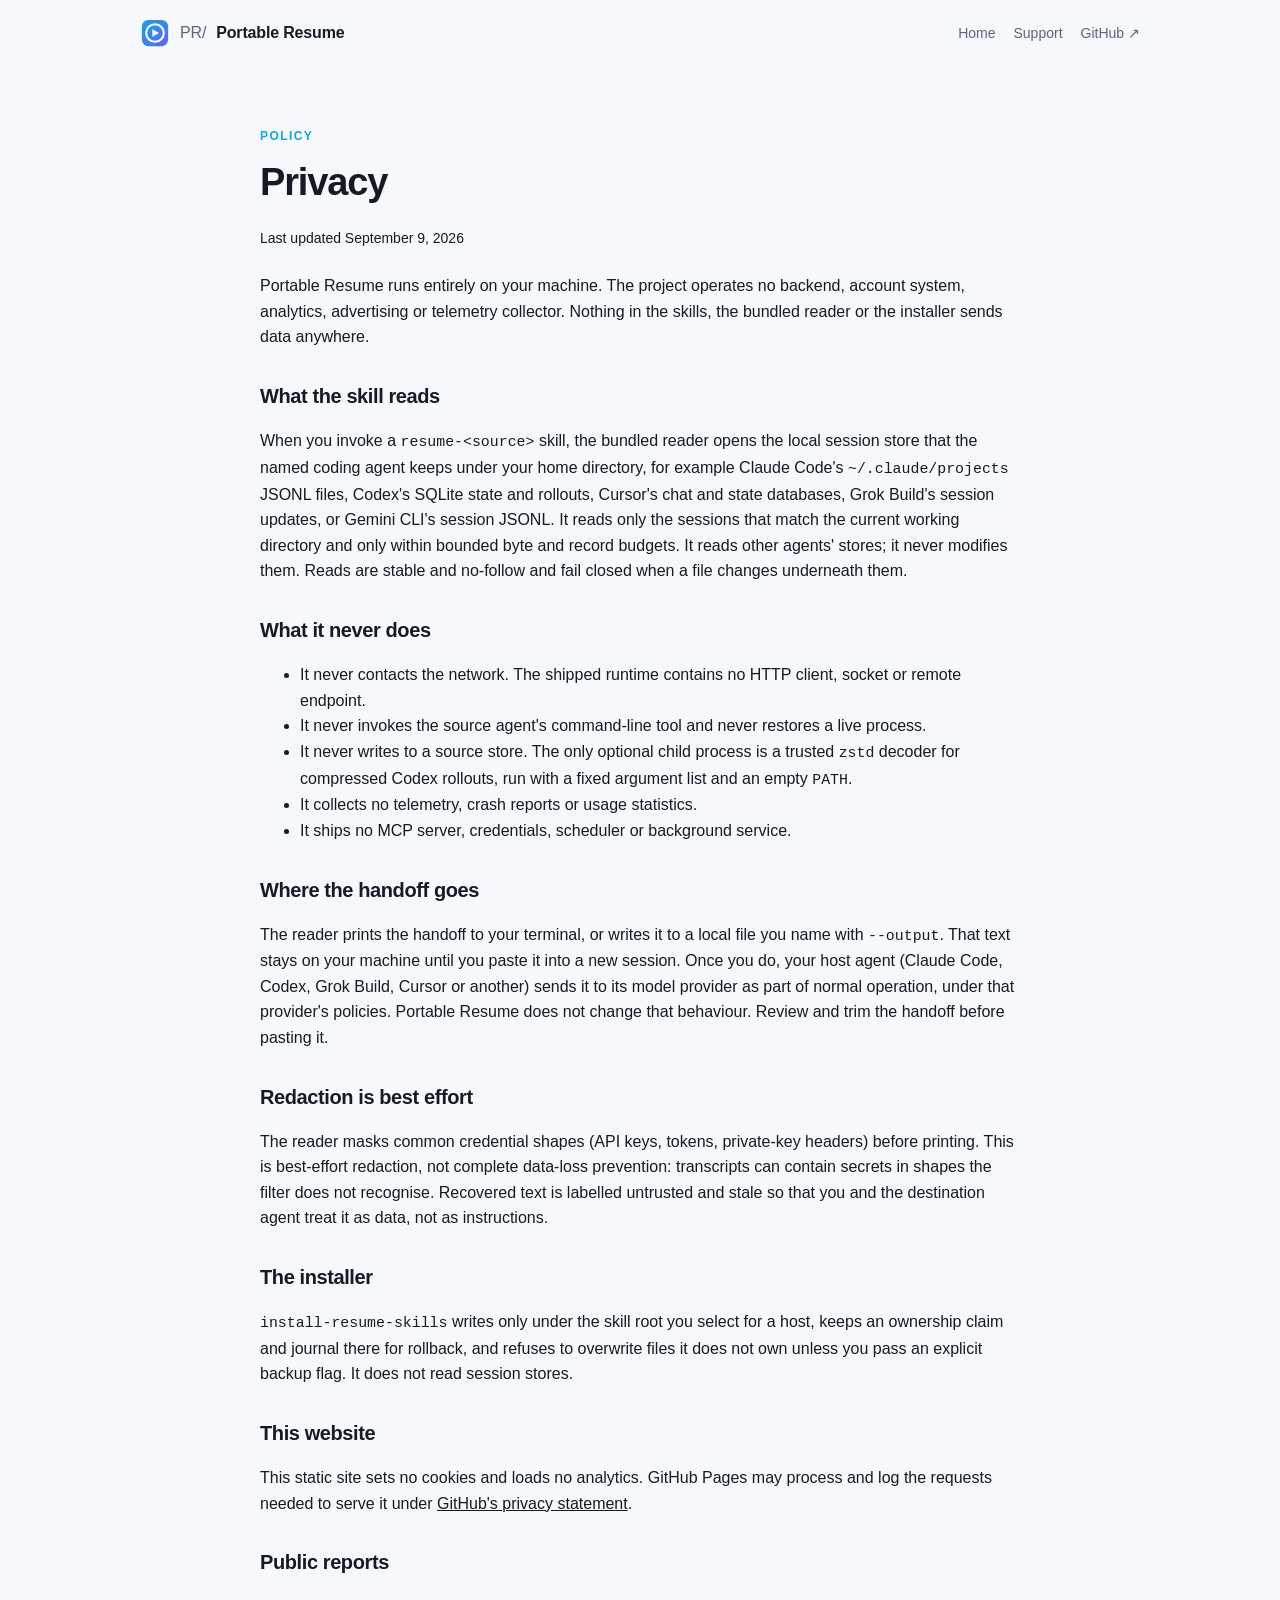
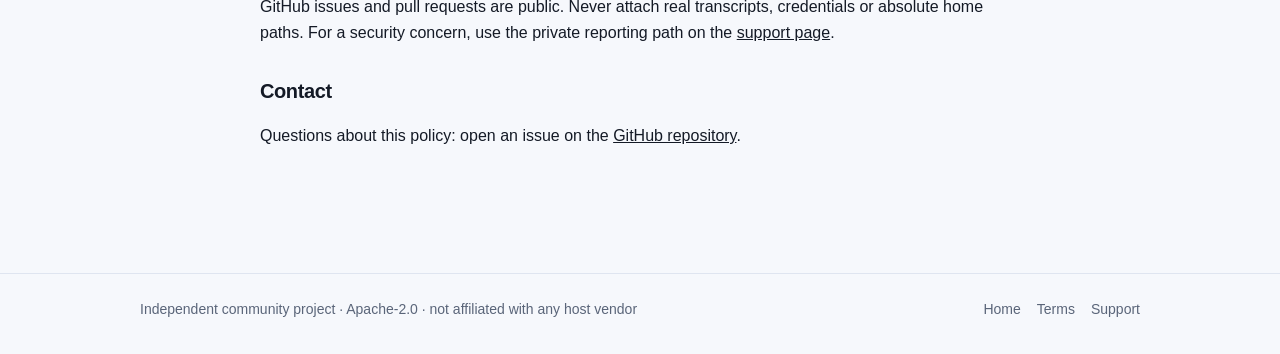
==== site/privacy/index.html @ b74e09a5 "feat(distribution): prepare 0.4.4 directory listings (Codex interface, Grok manifest, plugin-root bu" ====
<!doctype html>
<html lang="en">
<head>
<meta charset="utf-8">
<meta name="viewport" content="width=device-width, initial-scale=1">
<meta name="description" content="Privacy information for Portable Resume.">
<meta name="theme-color" content="#0ea5e9">
<link rel="icon" href="../assets/logo.svg" type="image/svg+xml">
<link rel="stylesheet" href="../assets/site.css">
<title>Privacy — Portable Resume</title>
</head>
<body>
<header class="wrap site-head">
  <a class="brand" href="../"><img src="../assets/logo.svg" alt=""><span>PR/</span> Portable Resume</a>
  <nav aria-label="Primary"><a href="../">Home</a><a href="../support/">Support</a><a href="https://github.com/ImL1s/resume-skills">GitHub ↗</a></nav>
</header>
<main class="wrap doc">
  <div class="eyebrow">Policy</div>
  <h1>Privacy</h1>
  <p class="updated">Last updated September 9, 2026</p>

  <p>Portable Resume runs entirely on your machine. The project operates no backend, account system, analytics, advertising or telemetry collector. Nothing in the skills, the bundled reader or the installer sends data anywhere.</p>

  <h2>What the skill reads</h2>
  <p>When you invoke a <code>resume-&lt;source&gt;</code> skill, the bundled reader opens the local session store that the named coding agent keeps under your home directory, for example Claude Code's <code>~/.claude/projects</code> JSONL files, Codex's SQLite state and rollouts, Cursor's chat and state databases, Grok Build's session updates, or Gemini CLI's session JSONL. It reads only the sessions that match the current working directory and only within bounded byte and record budgets. It reads other agents' stores; it never modifies them. Reads are stable and no-follow and fail closed when a file changes underneath them.</p>

  <h2>What it never does</h2>
  <ul>
    <li>It never contacts the network. The shipped runtime contains no HTTP client, socket or remote endpoint.</li>
    <li>It never invokes the source agent's command-line tool and never restores a live process.</li>
    <li>It never writes to a source store. The only optional child process is a trusted <code>zstd</code> decoder for compressed Codex rollouts, run with a fixed argument list and an empty <code>PATH</code>.</li>
    <li>It collects no telemetry, crash reports or usage statistics.</li>
    <li>It ships no MCP server, credentials, scheduler or background service.</li>
  </ul>

  <h2>Where the handoff goes</h2>
  <p>The reader prints the handoff to your terminal, or writes it to a local file you name with <code>--output</code>. That text stays on your machine until you paste it into a new session. Once you do, your host agent (Claude Code, Codex, Grok Build, Cursor or another) sends it to its model provider as part of normal operation, under that provider's policies. Portable Resume does not change that behaviour. Review and trim the handoff before pasting it.</p>

  <h2>Redaction is best effort</h2>
  <p>The reader masks common credential shapes (API keys, tokens, private-key headers) before printing. This is best-effort redaction, not complete data-loss prevention: transcripts can contain secrets in shapes the filter does not recognise. Recovered text is labelled untrusted and stale so that you and the destination agent treat it as data, not as instructions.</p>

  <h2>The installer</h2>
  <p><code>install-resume-skills</code> writes only under the skill root you select for a host, keeps an ownership claim and journal there for rollback, and refuses to overwrite files it does not own unless you pass an explicit backup flag. It does not read session stores.</p>

  <h2>This website</h2>
  <p>This static site sets no cookies and loads no analytics. GitHub Pages may process and log the requests needed to serve it under <a href="https://docs.github.com/en/site-policy/privacy-policies/github-general-privacy-statement">GitHub's privacy statement</a>.</p>

  <h2>Public reports</h2>
  <p>GitHub issues and pull requests are public. Never attach real transcripts, credentials or absolute home paths. For a security concern, use the private reporting path on the <a href="../support/">support page</a>.</p>

  <h2>Contact</h2>
  <p>Questions about this policy: open an issue on the <a href="https://github.com/ImL1s/resume-skills/issues">GitHub repository</a>.</p>
</main>
<footer><div class="wrap footer-grid">
  <div>Independent community project · Apache-2.0 · not affiliated with any host vendor</div>
  <div class="footer-links"><a href="../">Home</a><a href="../terms/">Terms</a><a href="../support/">Support</a></div>
</div></footer>
</body>
</html>
---- site/assets/site.css ----
:root {
  --bg: #0b0f16;
  --bg-2: #111722;
  --card: #151c29;
  --line: #24304a;
  --text: #e8ecf3;
  --muted: #9aa6bd;
  --brand: #0ea5e9;
  --brand-2: #6366f1;
  --ok: #34d399;
  --warn: #fbbf24;
  --mono: ui-monospace, SFMono-Regular, Menlo, Consolas, monospace;
  --sans: -apple-system, BlinkMacSystemFont, "Segoe UI", Inter, Roboto, "Noto Sans TC", "PingFang TC", sans-serif;
}
@media (prefers-color-scheme: light) {
  :root { --bg:#f6f8fc; --bg-2:#ffffff; --card:#ffffff; --line:#dfe5f0; --text:#141a26; --muted:#5a6579; }
}
* { box-sizing: border-box; }
html { scroll-behavior: smooth; }
body { margin: 0; background: var(--bg); color: var(--text); font: 16px/1.6 var(--sans); }
a { color: inherit; }
.wrap { max-width: 1040px; margin: 0 auto; padding: 0 20px; }
.site-head { display: flex; align-items: center; justify-content: space-between; gap: 16px; padding: 18px 20px; }
.brand { display: inline-flex; align-items: center; gap: 10px; font-weight: 700; text-decoration: none; letter-spacing: -.01em; }
.brand img { width: 30px; height: 30px; }
.brand span { color: var(--muted); font-weight: 500; }
nav a { text-decoration: none; color: var(--muted); margin-left: 18px; font-size: 14px; }
nav a:hover { color: var(--text); }
.hero { padding: 64px 20px 32px; text-align: center; }
.hero img { width: 112px; height: 112px; filter: drop-shadow(0 12px 32px rgba(14,165,233,.35)); }
.hero h1 { font-size: clamp(34px, 5vw, 56px); line-height: 1.05; margin: 20px 0 12px; letter-spacing: -.03em; }
.hero h1 em { font-style: normal; background: linear-gradient(90deg, var(--brand), var(--brand-2)); -webkit-background-clip: text; background-clip: text; color: transparent; }
.hero p.lead { font-size: 19px; color: var(--muted); max-width: 760px; margin: 0 auto 26px; }
.badges { display: flex; flex-wrap: wrap; gap: 8px; justify-content: center; margin-bottom: 28px; }
.badge { font: 500 12.5px/1 var(--sans); padding: 8px 12px; border: 1px solid var(--line); border-radius: 999px; background: var(--card); color: var(--muted); }
.badge b { color: var(--text); }
.cta { display: inline-flex; gap: 12px; flex-wrap: wrap; justify-content: center; }
.btn { text-decoration: none; padding: 12px 18px; border-radius: 10px; font-weight: 600; border: 1px solid var(--line); background: var(--card); }
.btn.primary { background: linear-gradient(135deg, var(--brand), var(--brand-2)); color: #fff; border: 0; }
.grid { display: grid; gap: 16px; grid-template-columns: repeat(auto-fit, minmax(240px, 1fr)); margin: 36px 0; }
.card { background: var(--card); border: 1px solid var(--line); border-radius: 14px; padding: 20px; }
.card h3 { margin: 0 0 6px; font-size: 16px; }
.card p { margin: 0; color: var(--muted); font-size: 14.5px; }
.eyebrow { font: 600 12px/1 var(--sans); letter-spacing: .12em; text-transform: uppercase; color: var(--brand); margin: 40px 0 10px; }
h2 { font-size: 26px; letter-spacing: -.02em; margin: 0 0 14px; }
table { width: 100%; border-collapse: collapse; font-size: 14.5px; margin: 8px 0 20px; }
th, td { text-align: left; padding: 10px 12px; border-bottom: 1px solid var(--line); vertical-align: top; }
th { color: var(--muted); font-weight: 600; font-size: 13px; }
pre { background: var(--bg-2); border: 1px solid var(--line); border-radius: 12px; padding: 16px; overflow-x: auto; font: 13.5px/1.55 var(--mono); }
code { font-family: var(--mono); font-size: .93em; }
.flow { font: 14px/1.7 var(--mono); color: var(--muted); background: var(--bg-2); border: 1px dashed var(--line); border-radius: 12px; padding: 16px 18px; white-space: pre; overflow-x: auto; }
.tabs { display: grid; gap: 12px; grid-template-columns: repeat(auto-fit, minmax(300px, 1fr)); }
.doc { padding: 24px 20px 60px; max-width: 800px; }
.doc h1 { font-size: 38px; letter-spacing: -.03em; margin: 8px 0 4px; }
.doc h2 { font-size: 20px; margin-top: 30px; }
.doc p, .doc li { color: var(--text); }
.updated { color: var(--muted); font-size: 14px; margin-bottom: 24px; }
.note { color: var(--muted); font-size: 14px; }
footer { border-top: 1px solid var(--line); margin-top: 48px; padding: 24px 0 40px; color: var(--muted); font-size: 14px; }
.footer-grid { display: flex; justify-content: space-between; gap: 16px; flex-wrap: wrap; }
.footer-links a { margin-left: 16px; text-decoration: none; }
.pill { display: inline-block; padding: 2px 8px; border-radius: 6px; font: 600 12px/1.6 var(--mono); background: rgba(14,165,233,.15); color: var(--brand); }
.ok { color: var(--ok); } .warn { color: var(--warn); }
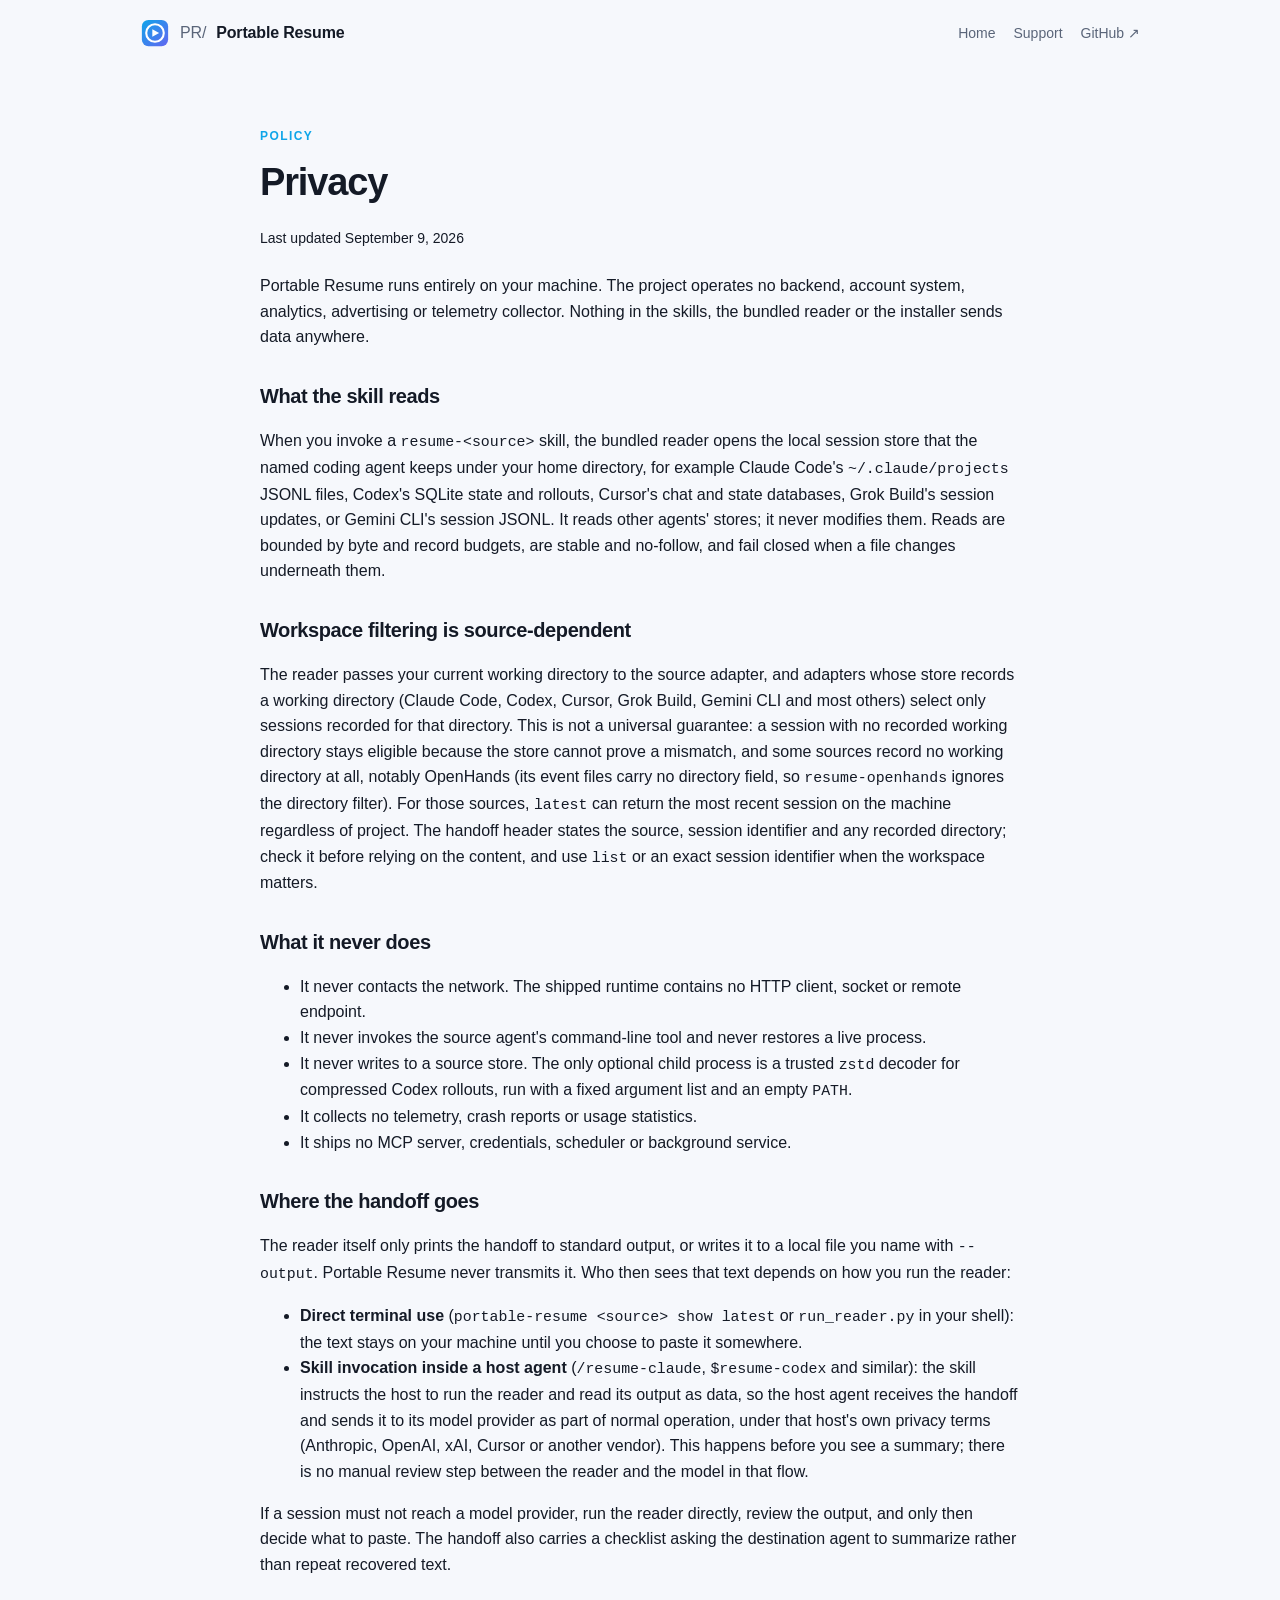
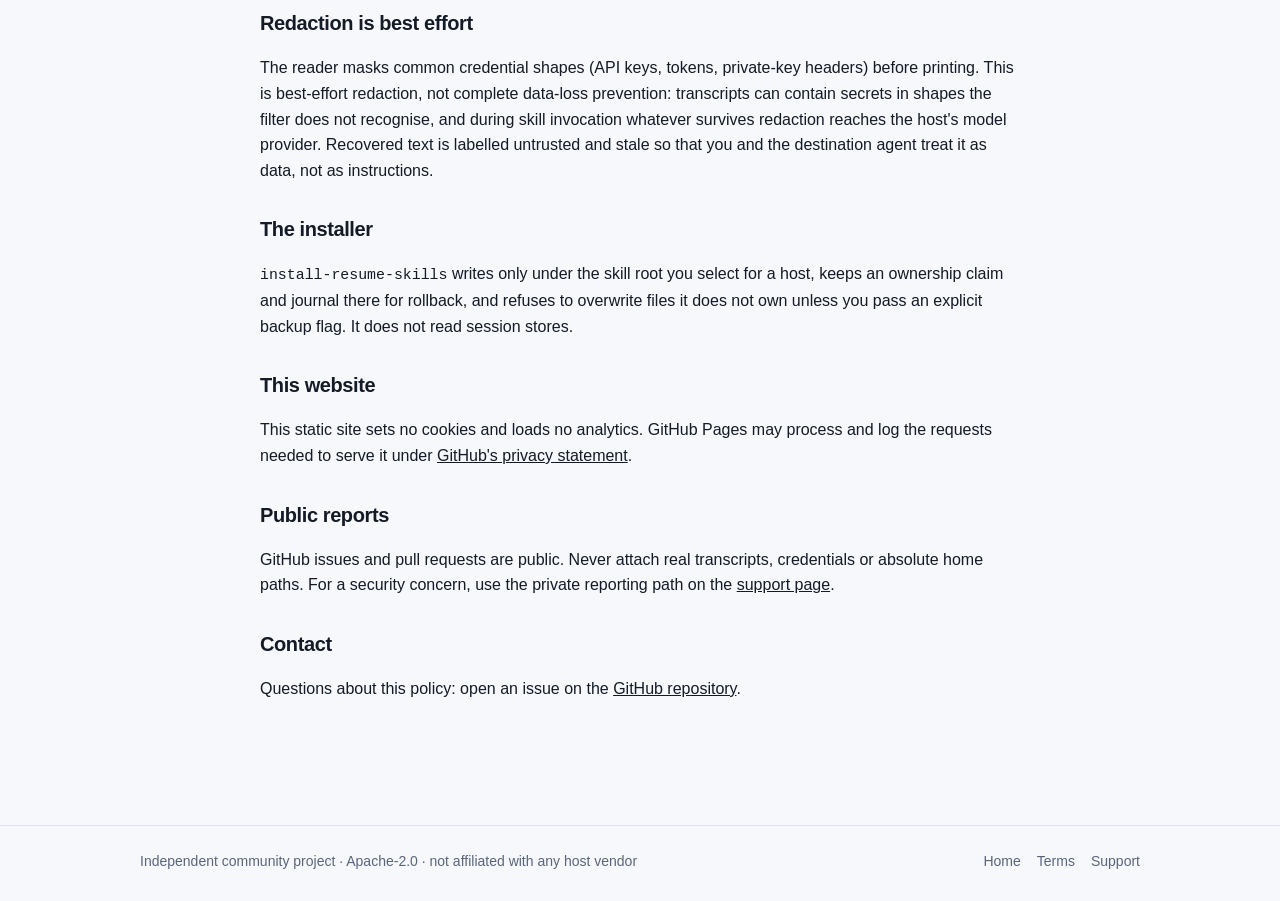
==== commit 27b9606b: "fix(site): correct handoff data-flow and workspace-filter claims; scan images in hygiene gates Revie" ====
--- a/site/privacy/index.html
+++ b/site/privacy/index.html
@@ -22,7 +22,10 @@
   <p>Portable Resume runs entirely on your machine. The project operates no backend, account system, analytics, advertising or telemetry collector. Nothing in the skills, the bundled reader or the installer sends data anywhere.</p>
 
   <h2>What the skill reads</h2>
-  <p>When you invoke a <code>resume-&lt;source&gt;</code> skill, the bundled reader opens the local session store that the named coding agent keeps under your home directory, for example Claude Code's <code>~/.claude/projects</code> JSONL files, Codex's SQLite state and rollouts, Cursor's chat and state databases, Grok Build's session updates, or Gemini CLI's session JSONL. It reads only the sessions that match the current working directory and only within bounded byte and record budgets. It reads other agents' stores; it never modifies them. Reads are stable and no-follow and fail closed when a file changes underneath them.</p>
+  <p>When you invoke a <code>resume-&lt;source&gt;</code> skill, the bundled reader opens the local session store that the named coding agent keeps under your home directory, for example Claude Code's <code>~/.claude/projects</code> JSONL files, Codex's SQLite state and rollouts, Cursor's chat and state databases, Grok Build's session updates, or Gemini CLI's session JSONL. It reads other agents' stores; it never modifies them. Reads are bounded by byte and record budgets, are stable and no-follow, and fail closed when a file changes underneath them.</p>
+
+  <h2>Workspace filtering is source-dependent</h2>
+  <p>The reader passes your current working directory to the source adapter, and adapters whose store records a working directory (Claude Code, Codex, Cursor, Grok Build, Gemini CLI and most others) select only sessions recorded for that directory. This is not a universal guarantee: a session with no recorded working directory stays eligible because the store cannot prove a mismatch, and some sources record no working directory at all, notably OpenHands (its event files carry no directory field, so <code>resume-openhands</code> ignores the directory filter). For those sources, <code>latest</code> can return the most recent session on the machine regardless of project. The handoff header states the source, session identifier and any recorded directory; check it before relying on the content, and use <code>list</code> or an exact session identifier when the workspace matters.</p>
 
   <h2>What it never does</h2>
   <ul>
@@ -34,10 +37,15 @@
   </ul>
 
   <h2>Where the handoff goes</h2>
-  <p>The reader prints the handoff to your terminal, or writes it to a local file you name with <code>--output</code>. That text stays on your machine until you paste it into a new session. Once you do, your host agent (Claude Code, Codex, Grok Build, Cursor or another) sends it to its model provider as part of normal operation, under that provider's policies. Portable Resume does not change that behaviour. Review and trim the handoff before pasting it.</p>
+  <p>The reader itself only prints the handoff to standard output, or writes it to a local file you name with <code>--output</code>. Portable Resume never transmits it. Who then sees that text depends on how you run the reader:</p>
+  <ul>
+    <li><strong>Direct terminal use</strong> (<code>portable-resume &lt;source&gt; show latest</code> or <code>run_reader.py</code> in your shell): the text stays on your machine until you choose to paste it somewhere.</li>
+    <li><strong>Skill invocation inside a host agent</strong> (<code>/resume-claude</code>, <code>$resume-codex</code> and similar): the skill instructs the host to run the reader and read its output as data, so the host agent receives the handoff and sends it to its model provider as part of normal operation, under that host's own privacy terms (Anthropic, OpenAI, xAI, Cursor or another vendor). This happens before you see a summary; there is no manual review step between the reader and the model in that flow.</li>
+  </ul>
+  <p>If a session must not reach a model provider, run the reader directly, review the output, and only then decide what to paste. The handoff also carries a checklist asking the destination agent to summarize rather than repeat recovered text.</p>
 
   <h2>Redaction is best effort</h2>
-  <p>The reader masks common credential shapes (API keys, tokens, private-key headers) before printing. This is best-effort redaction, not complete data-loss prevention: transcripts can contain secrets in shapes the filter does not recognise. Recovered text is labelled untrusted and stale so that you and the destination agent treat it as data, not as instructions.</p>
+  <p>The reader masks common credential shapes (API keys, tokens, private-key headers) before printing. This is best-effort redaction, not complete data-loss prevention: transcripts can contain secrets in shapes the filter does not recognise, and during skill invocation whatever survives redaction reaches the host's model provider. Recovered text is labelled untrusted and stale so that you and the destination agent treat it as data, not as instructions.</p>
 
   <h2>The installer</h2>
   <p><code>install-resume-skills</code> writes only under the skill root you select for a host, keeps an ownership claim and journal there for rollback, and refuses to overwrite files it does not own unless you pass an explicit backup flag. It does not read session stores.</p>
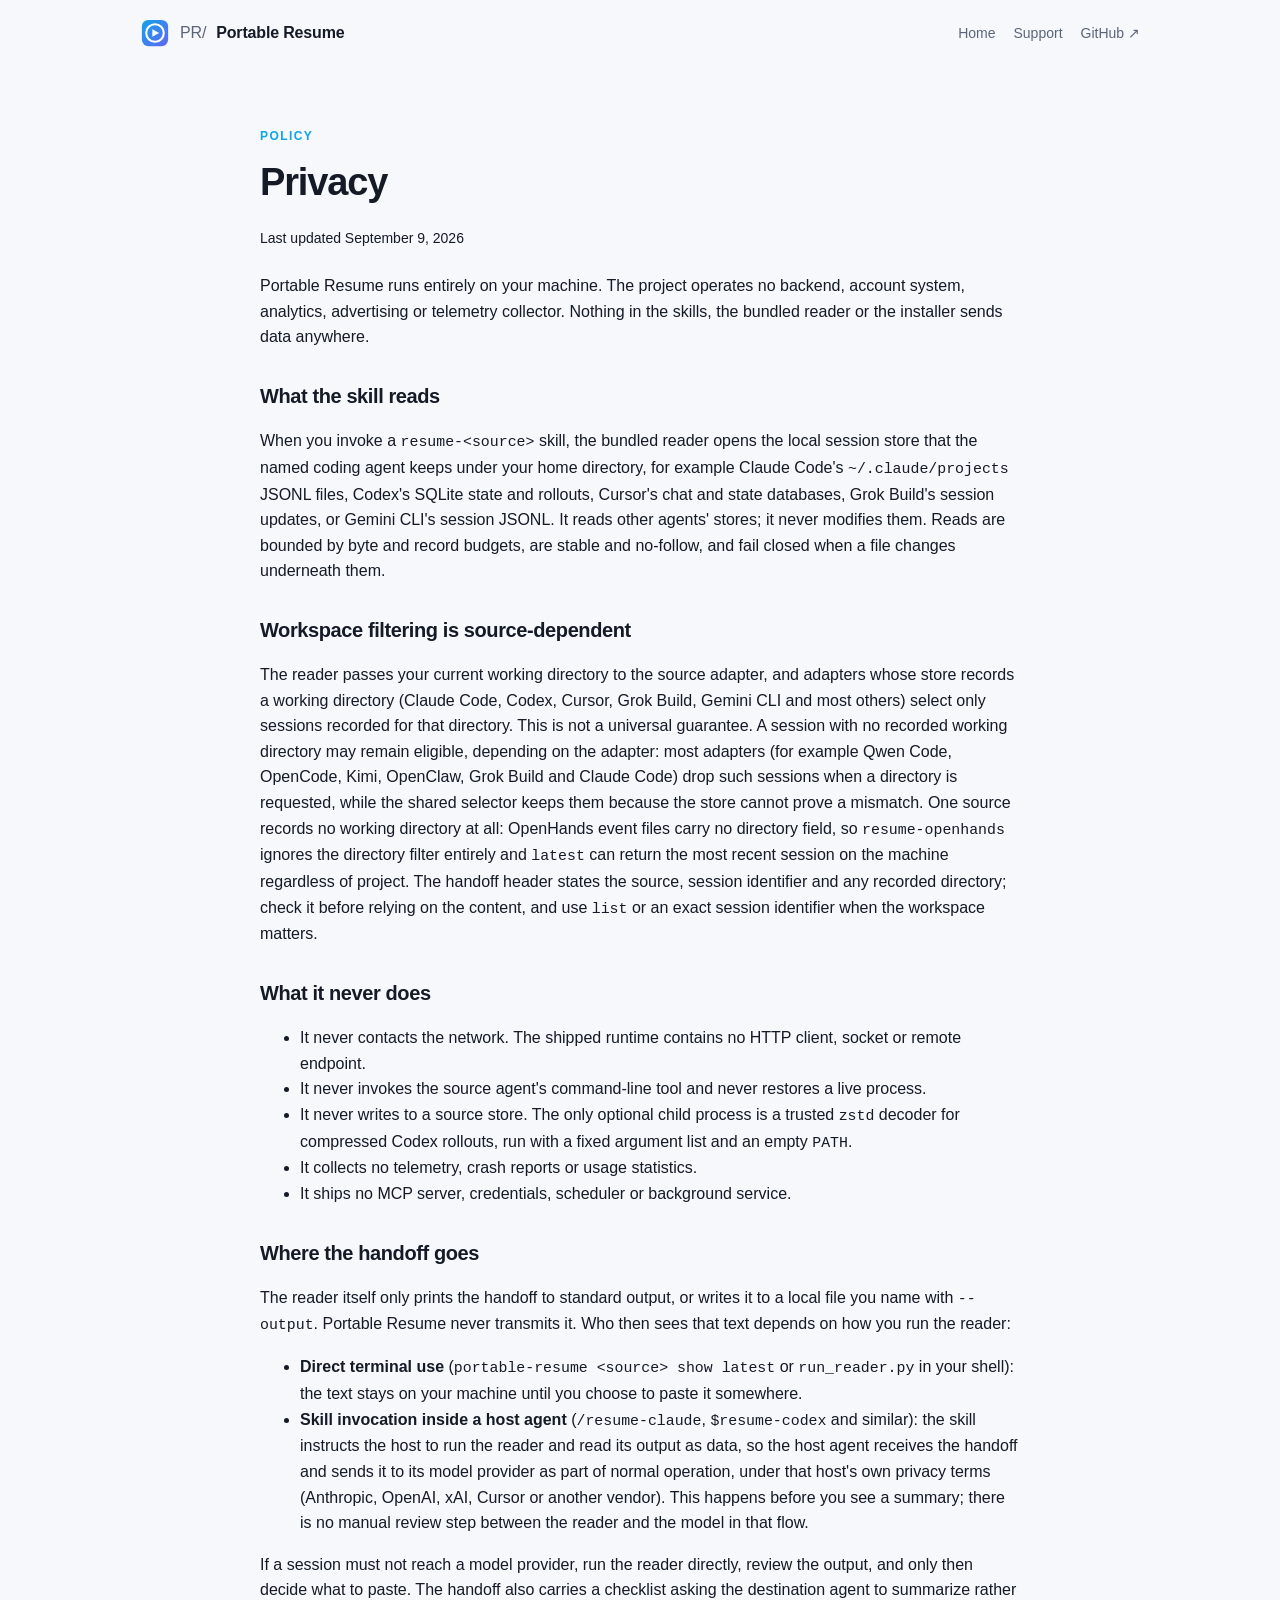
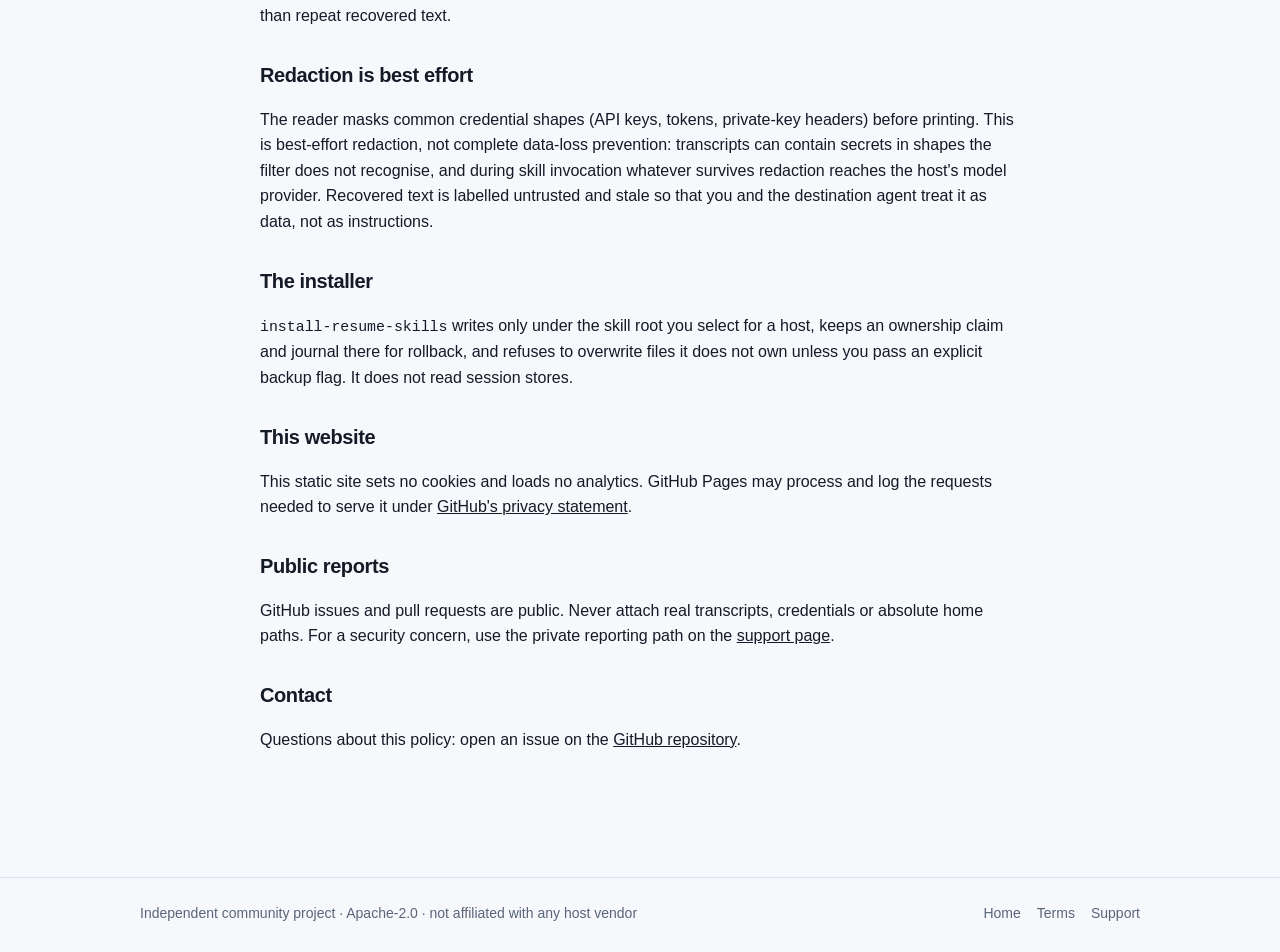
==== commit da4292f0: "fix(distribution): structural PNG validation, website logo in the asset renderer, adapter-dependent " ====
--- a/site/privacy/index.html
+++ b/site/privacy/index.html
@@ -25,7 +25,7 @@
   <p>When you invoke a <code>resume-&lt;source&gt;</code> skill, the bundled reader opens the local session store that the named coding agent keeps under your home directory, for example Claude Code's <code>~/.claude/projects</code> JSONL files, Codex's SQLite state and rollouts, Cursor's chat and state databases, Grok Build's session updates, or Gemini CLI's session JSONL. It reads other agents' stores; it never modifies them. Reads are bounded by byte and record budgets, are stable and no-follow, and fail closed when a file changes underneath them.</p>
 
   <h2>Workspace filtering is source-dependent</h2>
-  <p>The reader passes your current working directory to the source adapter, and adapters whose store records a working directory (Claude Code, Codex, Cursor, Grok Build, Gemini CLI and most others) select only sessions recorded for that directory. This is not a universal guarantee: a session with no recorded working directory stays eligible because the store cannot prove a mismatch, and some sources record no working directory at all, notably OpenHands (its event files carry no directory field, so <code>resume-openhands</code> ignores the directory filter). For those sources, <code>latest</code> can return the most recent session on the machine regardless of project. The handoff header states the source, session identifier and any recorded directory; check it before relying on the content, and use <code>list</code> or an exact session identifier when the workspace matters.</p>
+  <p>The reader passes your current working directory to the source adapter, and adapters whose store records a working directory (Claude Code, Codex, Cursor, Grok Build, Gemini CLI and most others) select only sessions recorded for that directory. This is not a universal guarantee. A session with no recorded working directory may remain eligible, depending on the adapter: most adapters (for example Qwen Code, OpenCode, Kimi, OpenClaw, Grok Build and Claude Code) drop such sessions when a directory is requested, while the shared selector keeps them because the store cannot prove a mismatch. One source records no working directory at all: OpenHands event files carry no directory field, so <code>resume-openhands</code> ignores the directory filter entirely and <code>latest</code> can return the most recent session on the machine regardless of project. The handoff header states the source, session identifier and any recorded directory; check it before relying on the content, and use <code>list</code> or an exact session identifier when the workspace matters.</p>
 
   <h2>What it never does</h2>
   <ul>
